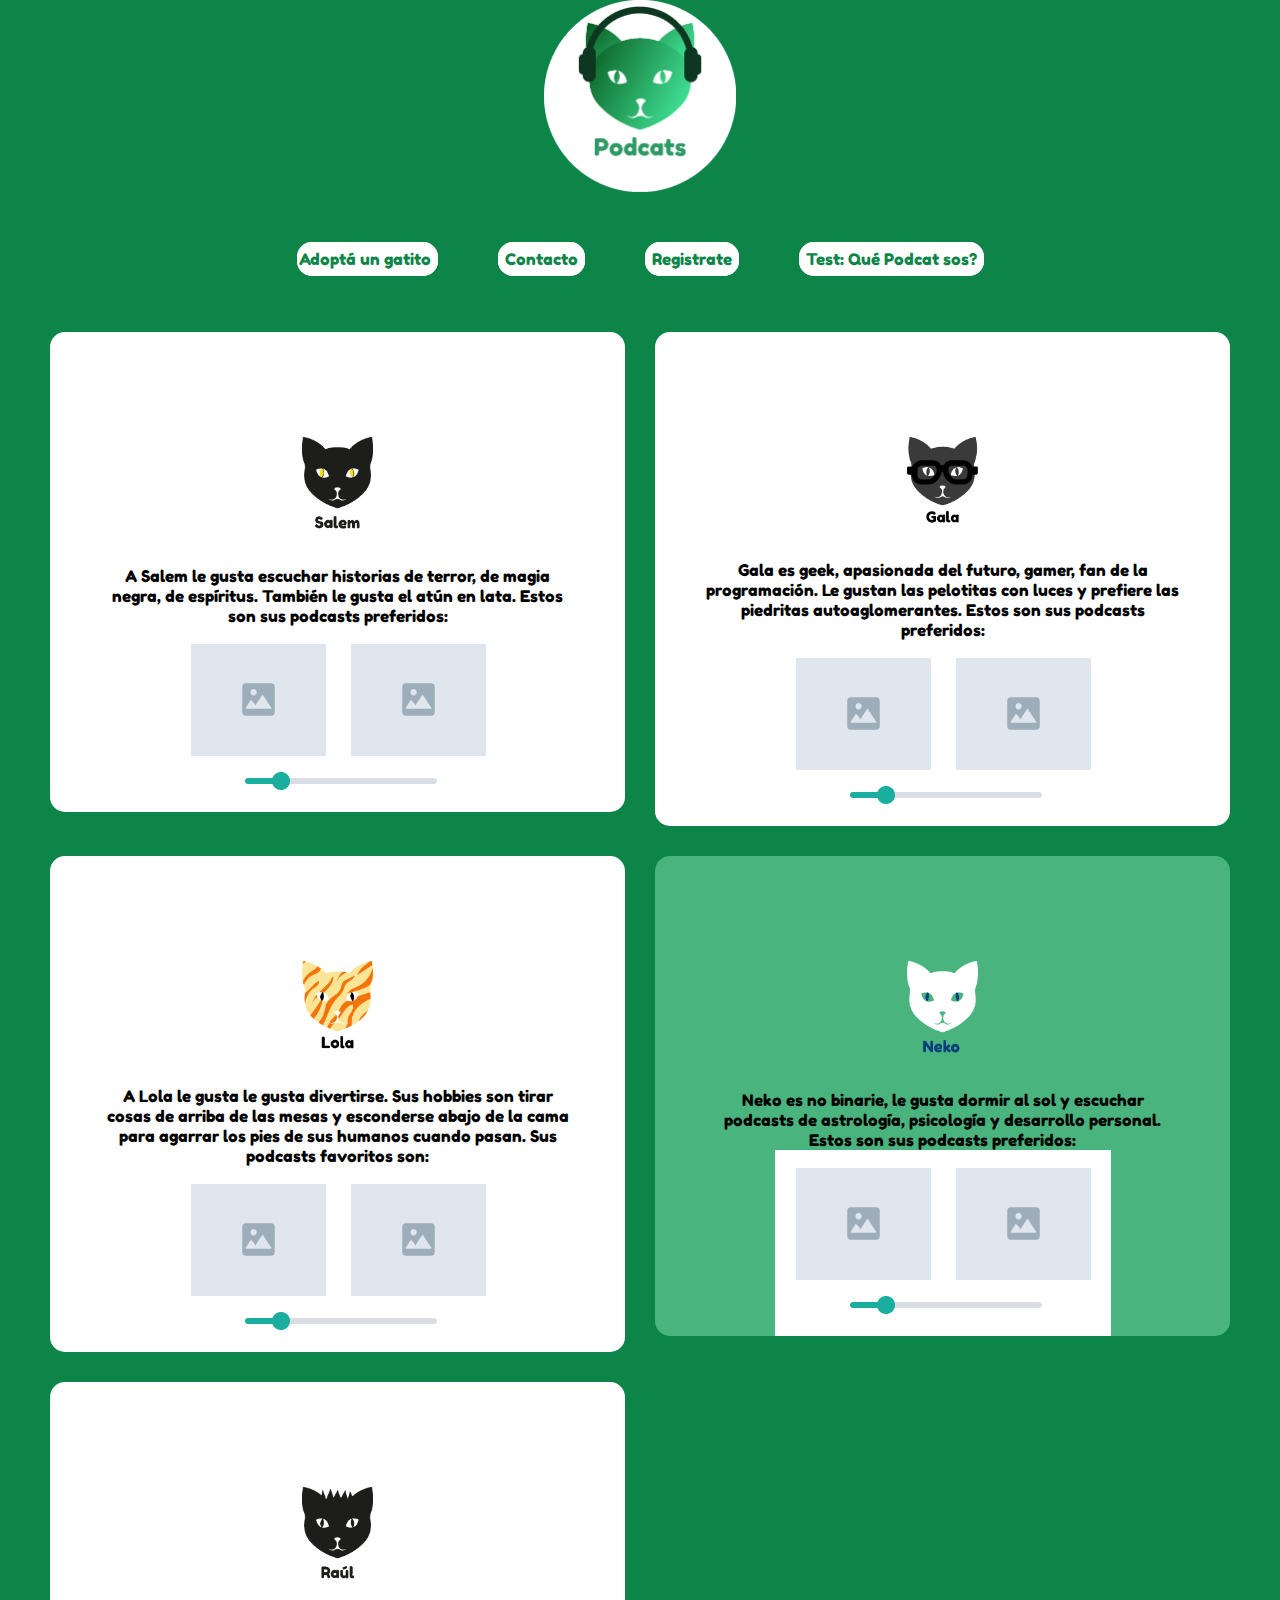
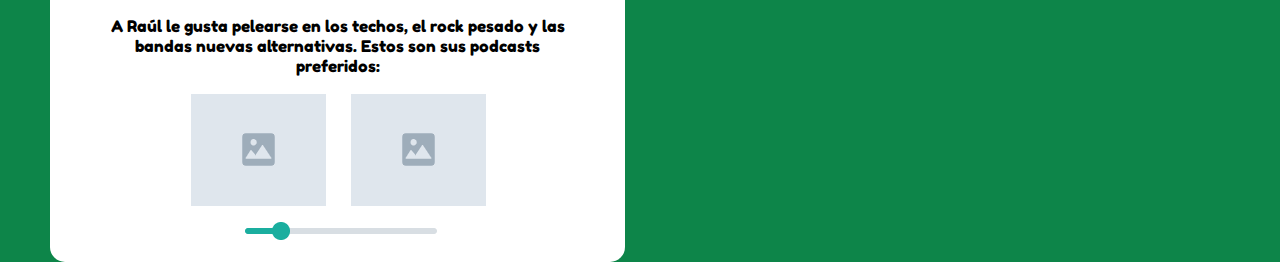
==== index.html @ 23ebc958 "ff" ====
<!DOCTYPE html>
<html lang="es">
<head>
    <meta charset="UTF-8">
    <meta http-equiv="X-UA-Compatible" content="IE=edge">
    <meta name="viewport" content="width=device-width, initial-scale=1.0">
    <title>Podcats</title>
    <link rel="stylesheet" href="Podcats.css">
</head>

<body>
     <!-- Etiquetas de sección -->

       <!-- Header define la cabecera de una página web -->

       <header>
<!-- Logotipo -->
 
    <img src="img/logopodcastfblanco.png" alt="Logo Podcats">

<!-- Slogan, descripción -->

    <!-- Nav sólo debe tener enlaces de navegación -->

        <nav class="main-nav wrapper">
            <ul class="main-nav__group">
                <li class="main-nav__item">
                    <a href="https://www.facebook.com/adopte.un.gato/" target="_blank" class="main-nav__link anchorLink">Adoptá un gatito</a>
                </li>
                <li class="main-nav__item">
                    <a href="contacto.html" target="_top" class="main-nav__link anchorLink">Contacto</a>
                </li>
                <li class="main-nav__item">
                    <a href="#registrate" class="main-nav__link anchorLink">Registrate</a>
                </li>
                <li class="main-nav__item">
                    <a href="https://form.jotform.com/213026482984662" target="_blank" class="main-nav__link anchorLink">Test: Qué Podcat sos?</a>
                </li>
            </ul>
        </nav><!-- Cierra .main-nav! -->
    
</header>
<section class="gatitos">
        
            <div class="gatito">
              
                <div class="gato-info">
                    <img class="salem-imagen" src="img/salemsf.png" alt="Salem">
                    <p class="gato-texto">A Salem le gusta escuchar historias de terror, de magia negra, de espíritus. También le gusta el atún en lata. Estos son sus podcasts preferidos:</p>
                    <img class="podcasts" src="img/similslider.png" alt="Podcasts que le gustan a Salem">
                </div>
            </div><!-- Acá cierra .gatito -->

                <div class="gatito">
                    
                    <div class="gato-info">
                        <img class="gala-imagen" src="img/galasf.png" alt="Gala">
                        <p class="gato-texto">Gala es geek, apasionada del futuro, gamer, fan de la programación. Le gustan las pelotitas con luces y prefiere las piedritas autoaglomerantes. Estos son sus podcasts preferidos:</p>
                        <img class="podcasts" src="img/similslider.png" alt="Podcasts que le gustan a Gala">
                    </div>
                    </div>
                    <div class="gatito">
                     
                        <div class="gato-info">
                            <img class="lola-imagen" src="img/lolasf.png" alt="Lola">
                            <p class="gato-texto">A Lola le gusta le gusta divertirse. Sus hobbies son tirar cosas de arriba de las mesas y esconderse abajo de la cama para agarrar los pies de sus humanos cuando pasan. Sus podcasts favoritos son:</p>
                            <img class="podcasts" src="img/similslider.png" alt="Podcasts que le gustan a Lola">
                        </div>
                        </div>
                        <div class="gatito">
                            
                            <div class="neko-info">
                                <img class="neko-imagen" src="img/nekosf.png" alt="Neko">
                                <p class="gato-texto">Neko es no binarie, le gusta dormir al sol y escuchar podcasts de astrología, psicología y desarrollo personal. Estos son sus podcasts preferidos:</p>
                                <img class="podcasts" src="img/similslider.png" alt="Podcasts que le gustan a Neko">
                            </div>
                        </div>
                        <div class="gatito">
              
                            <div class="gato-info">
                                <img class="raul-imagen" src="img/raulsf.png" alt="Raúl">
                                <p class="gato-texto">A Raúl le gusta pelearse en los techos, el rock pesado y las bandas nuevas alternativas. Estos son sus podcasts preferidos:</p>
                                <img class="podcasts" src="img/similslider.png" alt="Podcasts que le gustan a Raúl">
                            </div>
                        </div>
    

</section>
    
</body>
</html>
---- Podcats.css ----
* {
    margin: 0;
    padding: 0;
    box-sizing: border-box; 
  font-family: fredokaone;
  src: url(FredokaOne-Regular.ttf);}

    header {
      background-color: #0d8549;
      margin-top: 0;
    }
      
      header img {
        display: flex;
        width: 15%;
        margin-left:auto;
        margin-right:auto;
        margin-top: 0;
       }

       .podcasts {
        display: flex;
        margin-left:auto;
        margin-right:auto;
        margin-top: 0;
       }
       .gatitos {
        padding-top: 75px;
        padding-left: 50px;
        padding-right: 50px;
        display: grid;
       grid: 0%;
     background-color: #0d8549;
     grid-template-columns: repeat(2,1fr);
     gap: 30px;
        }
.gato-info {
  background-color: #FFFF;
  padding-top: 75px;
        padding-left: 50px;
        padding-right: 50px;
        gap: 30px;
        border-radius: 15px;
    text-align: center;
    font-size: 1em;
}
p .gato-texto {
  padding: 30 px;
}

.neko-info {
  background-color: #49b47e;
  padding-top: 75px;
        padding-left: 50px;
        padding-right: 50px;
        gap: 30px;
        border-radius: 15px;
    text-align: center;
    font-size: 1em;
}


       img.salem-imagen {
  width: 15%;
  margin: 30px;
}
.neko-imagen {
  width: 15%;
  margin: 30px;
} 
.lola-imagen {
  width: 15%;
  margin: 30px;
} 
.gala-imagen {
  width: 15%;
  margin: 30px;
} 
.raul-imagen {
  width: 15%;
  margin: 30px;
} 
    body {
    background-color: #3a3d44;
    cursor: url(img/cursorneko.png), auto;
}
a {
  cursor: url(img/patita2.png), auto;
}
@font-face {
    font-family:fredokaone;
    src: url(FredokaOne-Regular.ttf);
}
.cabecera,
.contenedor {
    max-width: 1000px;
    margin: auto;
}

.cabecera {
    display: flex;
    justify-content: space-between;
    align-items: center;
    padding-bottom: 8px;
}
h1{
    font-family:fredokaone;
}
.wrapper-nav {
    position: fixed;
z-index: 2;
margin-top: 10;
width: 10%;

}
  
  .main-nav {
    width: 100%;
    height: 65px;
    line-height: 65px;
    margin-top: 0; }
  
  ul.main-nav__group {
      position: relative;
  display: inline-block;

  padding: 20px 20px;
  color: #0d8549;
  text-decoration: none;
  background: var(--white);
  transition: color 0.5s;
  margin-left: 0;
  margin-bottom: 15px;
  font-size: 1em;
  min-width: 140px;
  text-align: center;
    display: flex;
        justify-content: center;
    list-style-type: none; 
    font-family:fredokaone;}
    li.main-nav__item {
      
   
      margin-left: 30px;
      margin-right: 30px;
  margin-bottom: 15px;
  margin-top: 15px;
    
      
      
    }
  
  a.main-nav__link.anchorLink {
    border: 2px solid white;
    background-color: white;
    border-radius: 15px;
    text-align: center;
    font-size: 1em;
    color: #0d8549;
    position: relative;
text-decoration: none;
    padding: 5px;
   }

    a.main-nav__link.anchorLink:hover {
      border: 2px solid white;
      background-color: #0d8549;
      color: white;
  
      text-decoration: none;
      padding: 1px; }
    
    a:-webkit-any-link:hover {
      color: #3a3d44;
      cursor: url(img/patita2.png), auto; }

    @media (min-width: 1920px) {
      .main-nav__link {
        font-size: 1.3em; } }
    @media (max-width: 768px) {
      .main-nav__link {
        font-size: 0.9em;
        padding: 0 1.1em; } }
    @media (max-width: 450px) {
      .main-nav__link {
        padding: 0 0.9em; } }
    @media (max-width: 380px) {
      .main-nav__link {
        font-size: 0.85em;
        padding: 0 0.65em; } }
    @media (max-width: 360px) {
      .main-nav__link {
        font-size: 0.8em;
        padding: 0 0.55em; } }
  
  .main-nav__item:first-of-type a {
    padding-left: 0; }

    .main-nav__item .contactoformulario {
      text-decoration: none;
    }

    a:-webkit-any-link {
      color:white;
      text-decoration:none;
      font-size: 1em;
      cursor: url(img/patita2.png), auto;
  }
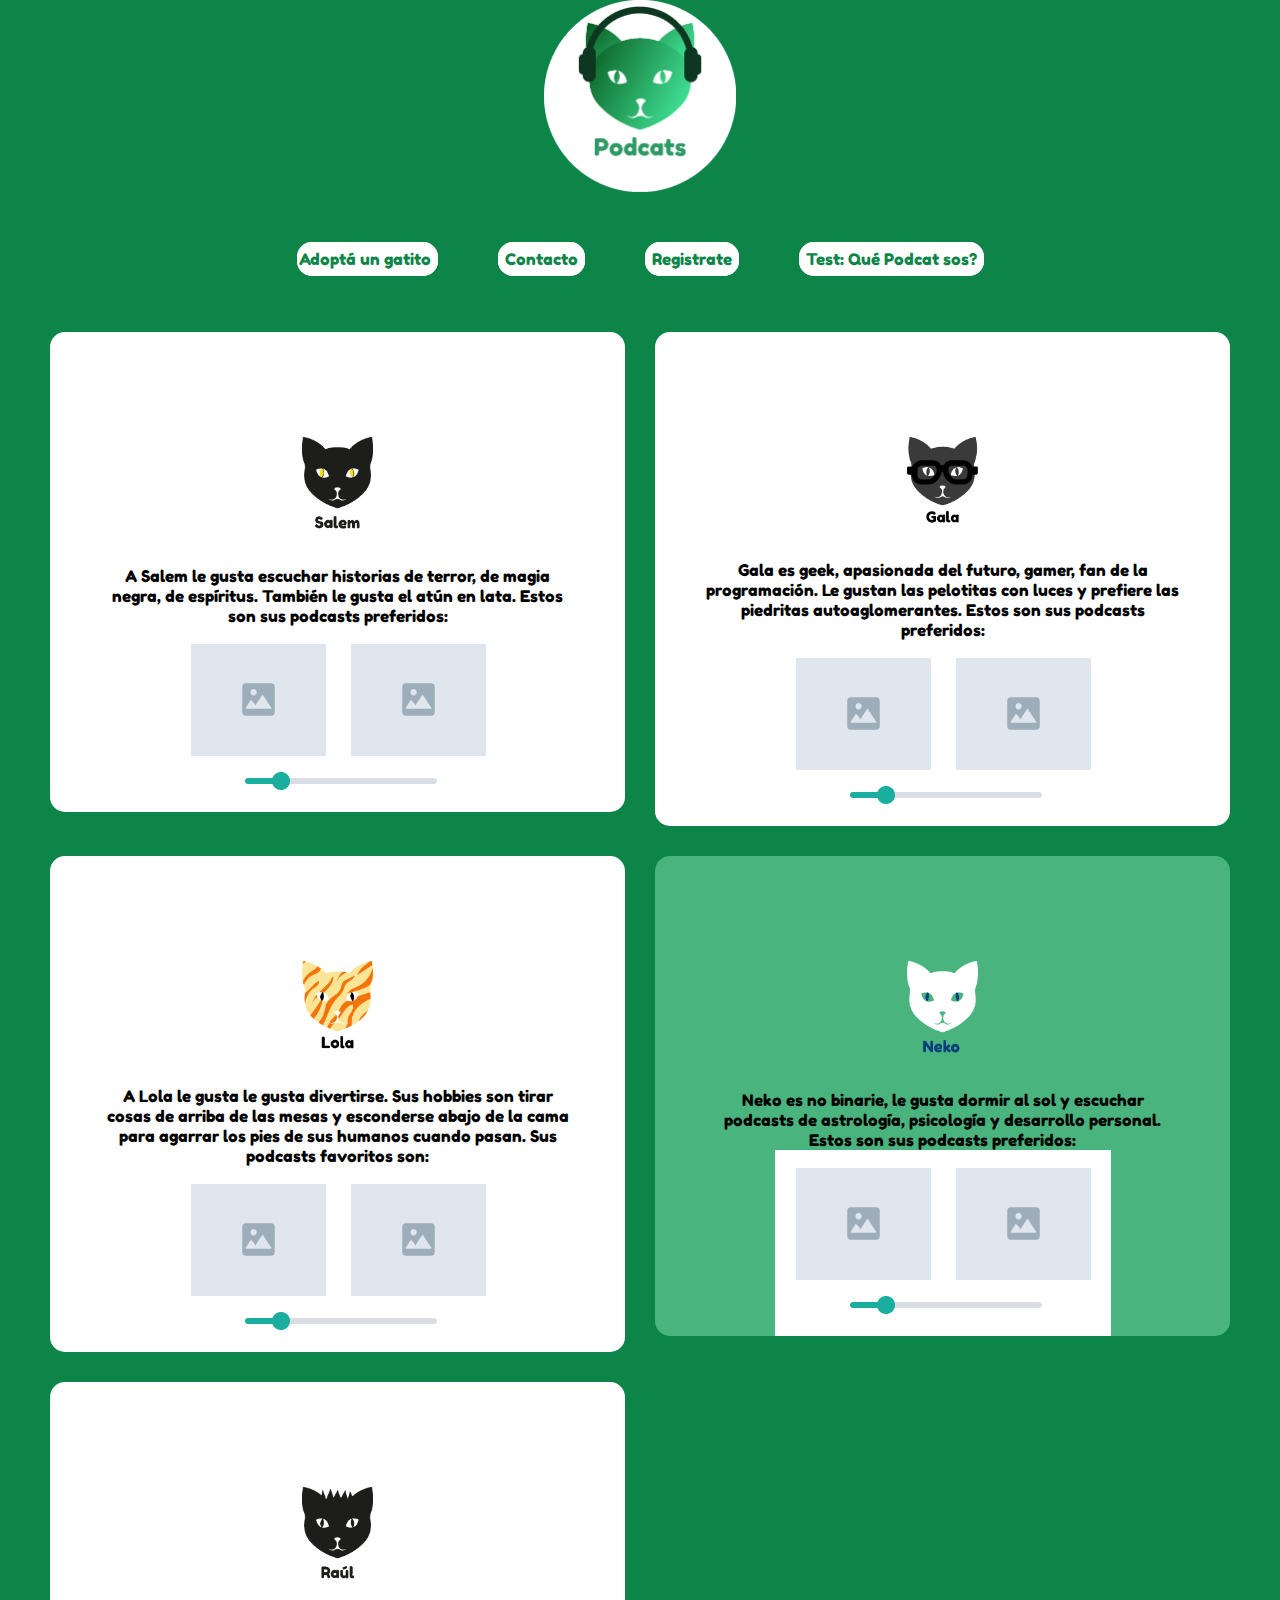
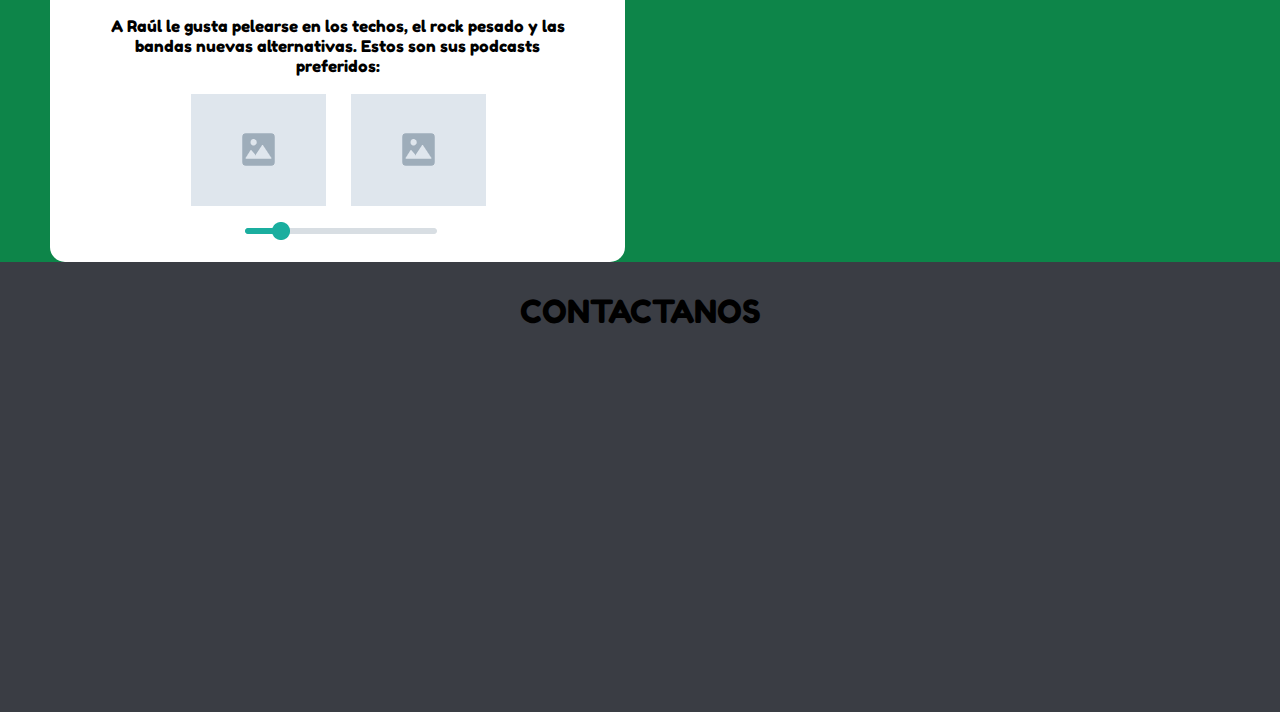
==== commit 5618f653: "ff" ====
--- a/index.html
+++ b/index.html
@@ -28,10 +28,10 @@
                     <a href="https://www.facebook.com/adopte.un.gato/" target="_blank" class="main-nav__link anchorLink">Adoptá un gatito</a>
                 </li>
                 <li class="main-nav__item">
-                    <a href="contacto.html" target="_top" class="main-nav__link anchorLink">Contacto</a>
+                    <a href="contacto.html" target="_blank" class="main-nav__link anchorLink">Contacto</a>
                 </li>
                 <li class="main-nav__item">
-                    <a href="#registrate" class="main-nav__link anchorLink">Registrate</a>
+                    <a href="registrate.html" target="_blank" class="main-nav__link anchorLink">Registrate</a>
                 </li>
                 <li class="main-nav__item">
                     <a href="https://form.jotform.com/213026482984662" target="_blank" class="main-nav__link anchorLink">Test: Qué Podcat sos?</a>
@@ -83,9 +83,28 @@
                                 <img class="podcasts" src="img/similslider.png" alt="Podcasts que le gustan a Raúl">
                             </div>
                         </div>
-    
+</section>
+<footer>
+	<div class="container" id="contacto">
+		<div class="row">
+			<div class="col-md-12">
+					<h1>CONTACTANOS</h1><br><br>
 
-</section>
+			</div>
+		</div>
+		<div class="row social">
+		<div class="col-3"></div>	
+					<div class="col-2">
+						<a href="mailto:podcats@gmail.com"><img src="images/001-mail.svg" alt=""></a></div>
+
+					<div class="col-2">
+						<a href="https://www.facebook.com/podcats"  target="_blank"><img src="images/002-facebook-logo.svg" alt=""></a></div>
+
+
+					<div class="col-2">
+						<a target="_blank" href="https://www.instagram.com/podcats/" ><img src="images/003-instagram-social-network-logo-of-photo-camera.svg" alt=""></a></div>	
+	</div>
+</footer>
     
 </body>
 </html>--- a/Podcats.css
+++ b/Podcats.css
@@ -17,6 +17,68 @@
         margin-right:auto;
         margin-top: 0;
        }
+
+       body#contacto {
+        background-image: url(img/logopodcastfblanco.png);
+        
+        background-size: 34%;
+        background-repeat: inherit;
+        margin: 0;
+    }
+
+    body#registrate {
+      background-image: url(img/logopodcastfblanco.png);
+      
+      background-size: 34%;
+      background-repeat: inherit;
+      margin: 0;
+  }
+
+form {
+  width: 450px;
+  margin: auto;
+  background: #49b47e;
+  padding: 10px 20px;
+  box-sizing: border-box;
+  margin-top: 20px;
+  border-radius: 15px;
+}
+
+h2 {
+  color: #3a3d44;
+  text-align: center;
+  margin: 0;
+  font-size: 20px;
+  margin-bottom: 20px;
+}
+
+input, textarea, label, select, button {
+  padding: 7px;
+  margin-bottom: 20px;
+  width: 100%;
+  box-sizing: border-box;
+  font-size: 17px;
+  border: none;
+}
+textarea {
+  min-height: 10px;
+  max-height: 200px;
+  max-width: 100%;
+}
+ button {
+  background: #3a3d44;
+  color: #FFFF;
+  padding: 20px;
+}
+ button:hover {
+  cursor: url(img/patita2.png), auto;
+}
+
+@media (max-width: 480px){
+  form {
+    width: 100%;
+  }
+}
 
        .podcasts {
         display: flex;
@@ -80,6 +142,17 @@
   width: 15%;
   margin: 30px;
 } 
+
+footer{
+	background: #3a3d44;
+	height: 50vh;
+	padding-top: 30px;
+}
+footer h1{
+	text-align: center;
+	font-weight: 100;
+}
+
     body {
     background-color: #3a3d44;
     cursor: url(img/cursorneko.png), auto;
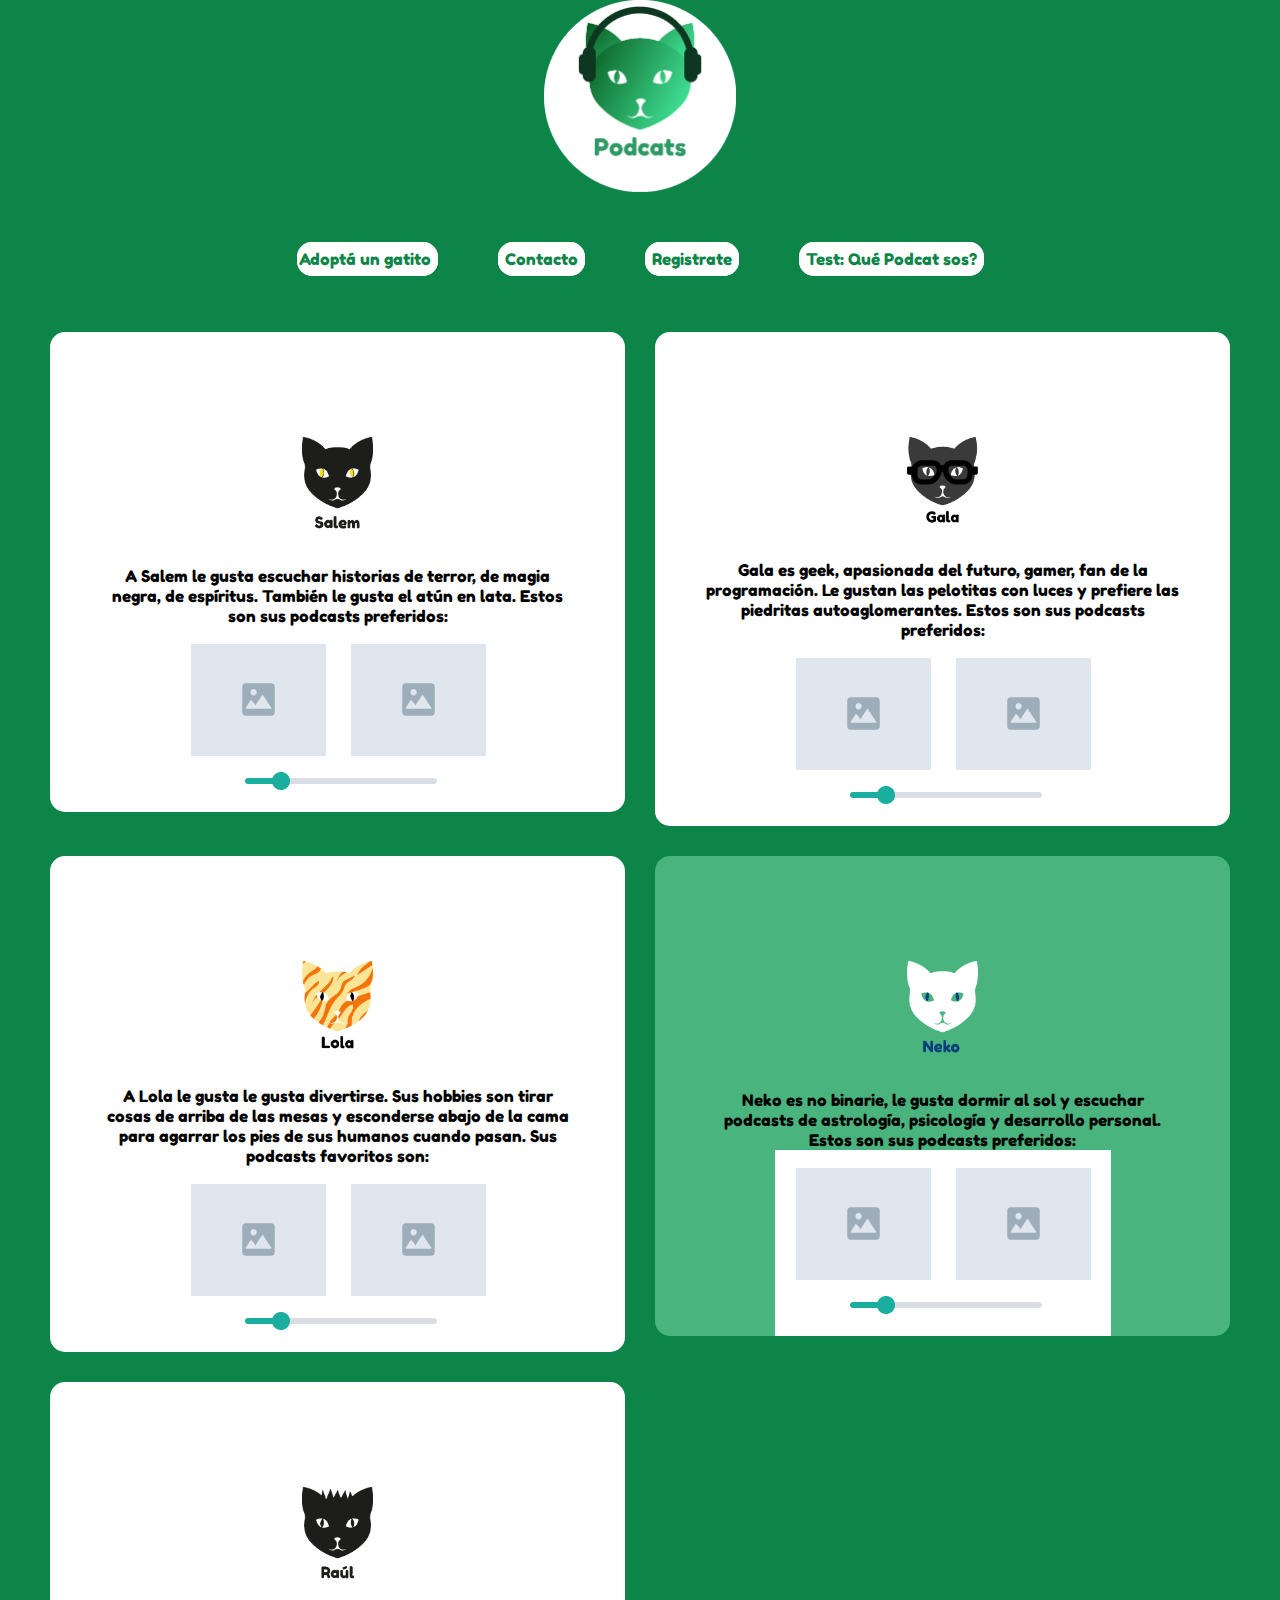
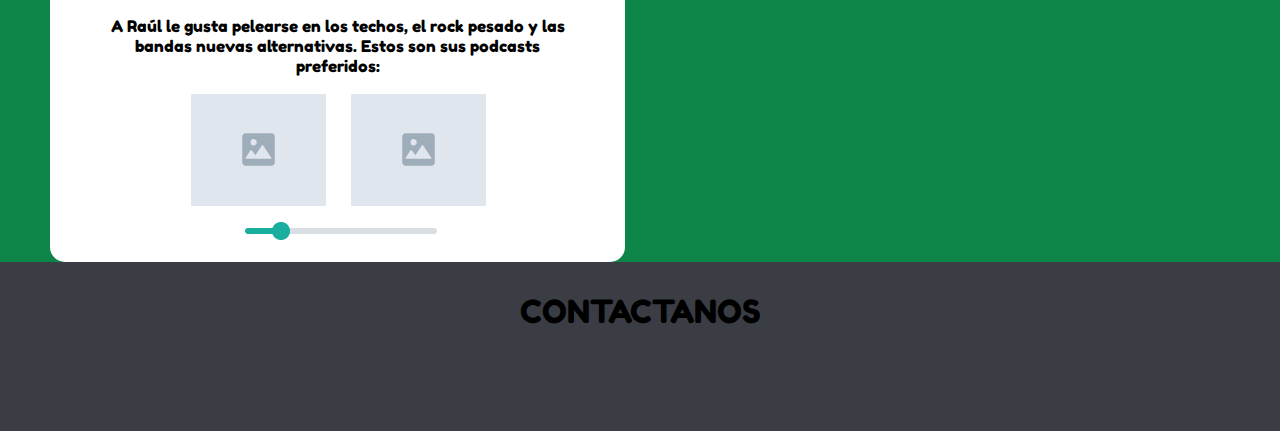
==== commit e82325c5: "dd" ====
--- a/index.html
+++ b/index.html
@@ -95,14 +95,14 @@
 		<div class="row social">
 		<div class="col-3"></div>	
 					<div class="col-2">
-						<a href="mailto:podcats@gmail.com"><img src="images/001-mail.svg" alt=""></a></div>
+						<a href="mailto:podcats@gmail.com"><img src="img/001-mail.svg" alt=""></a></div>
 
 					<div class="col-2">
-						<a href="https://www.facebook.com/podcats"  target="_blank"><img src="images/002-facebook-logo.svg" alt=""></a></div>
+						<a href="https://www.facebook.com/podcats"  target="_blank"><img src="img/002-facebook-logo.svg" alt=""></a></div>
 
 
 					<div class="col-2">
-						<a target="_blank" href="https://www.instagram.com/podcats/" ><img src="images/003-instagram-social-network-logo-of-photo-camera.svg" alt=""></a></div>	
+						<a target="_blank" href="https://www.instagram.com/podcats/" ><img src="img/003-instagram-social-network-logo-of-photo-camera.svg" alt=""></a></div>	
 	</div>
 </footer>
     
--- a/Podcats.css
+++ b/Podcats.css
@@ -145,12 +145,12 @@
 
 footer{
 	background: #3a3d44;
-	height: 50vh;
+	height: 10vh;
 	padding-top: 30px;
 }
 footer h1{
 	text-align: center;
-	font-weight: 100;
+	font-weight: 50;
 }
 
     body {
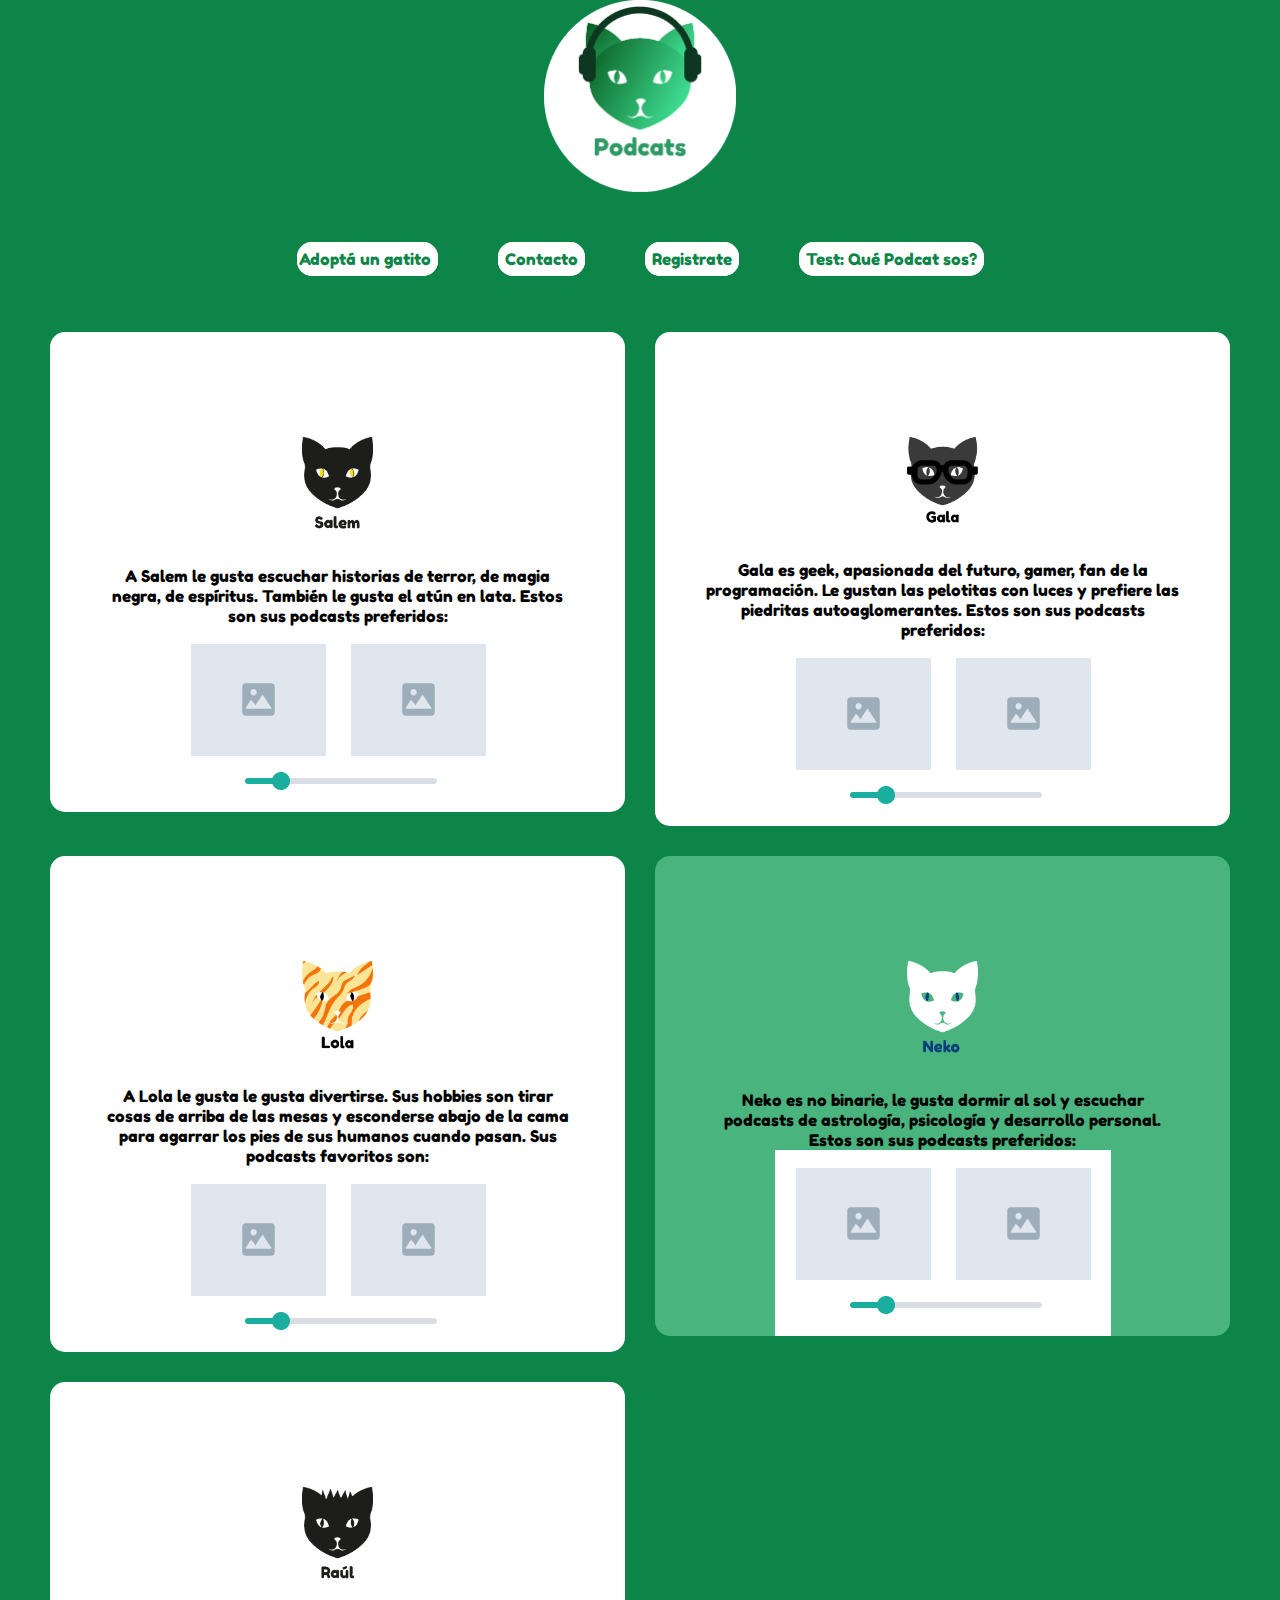
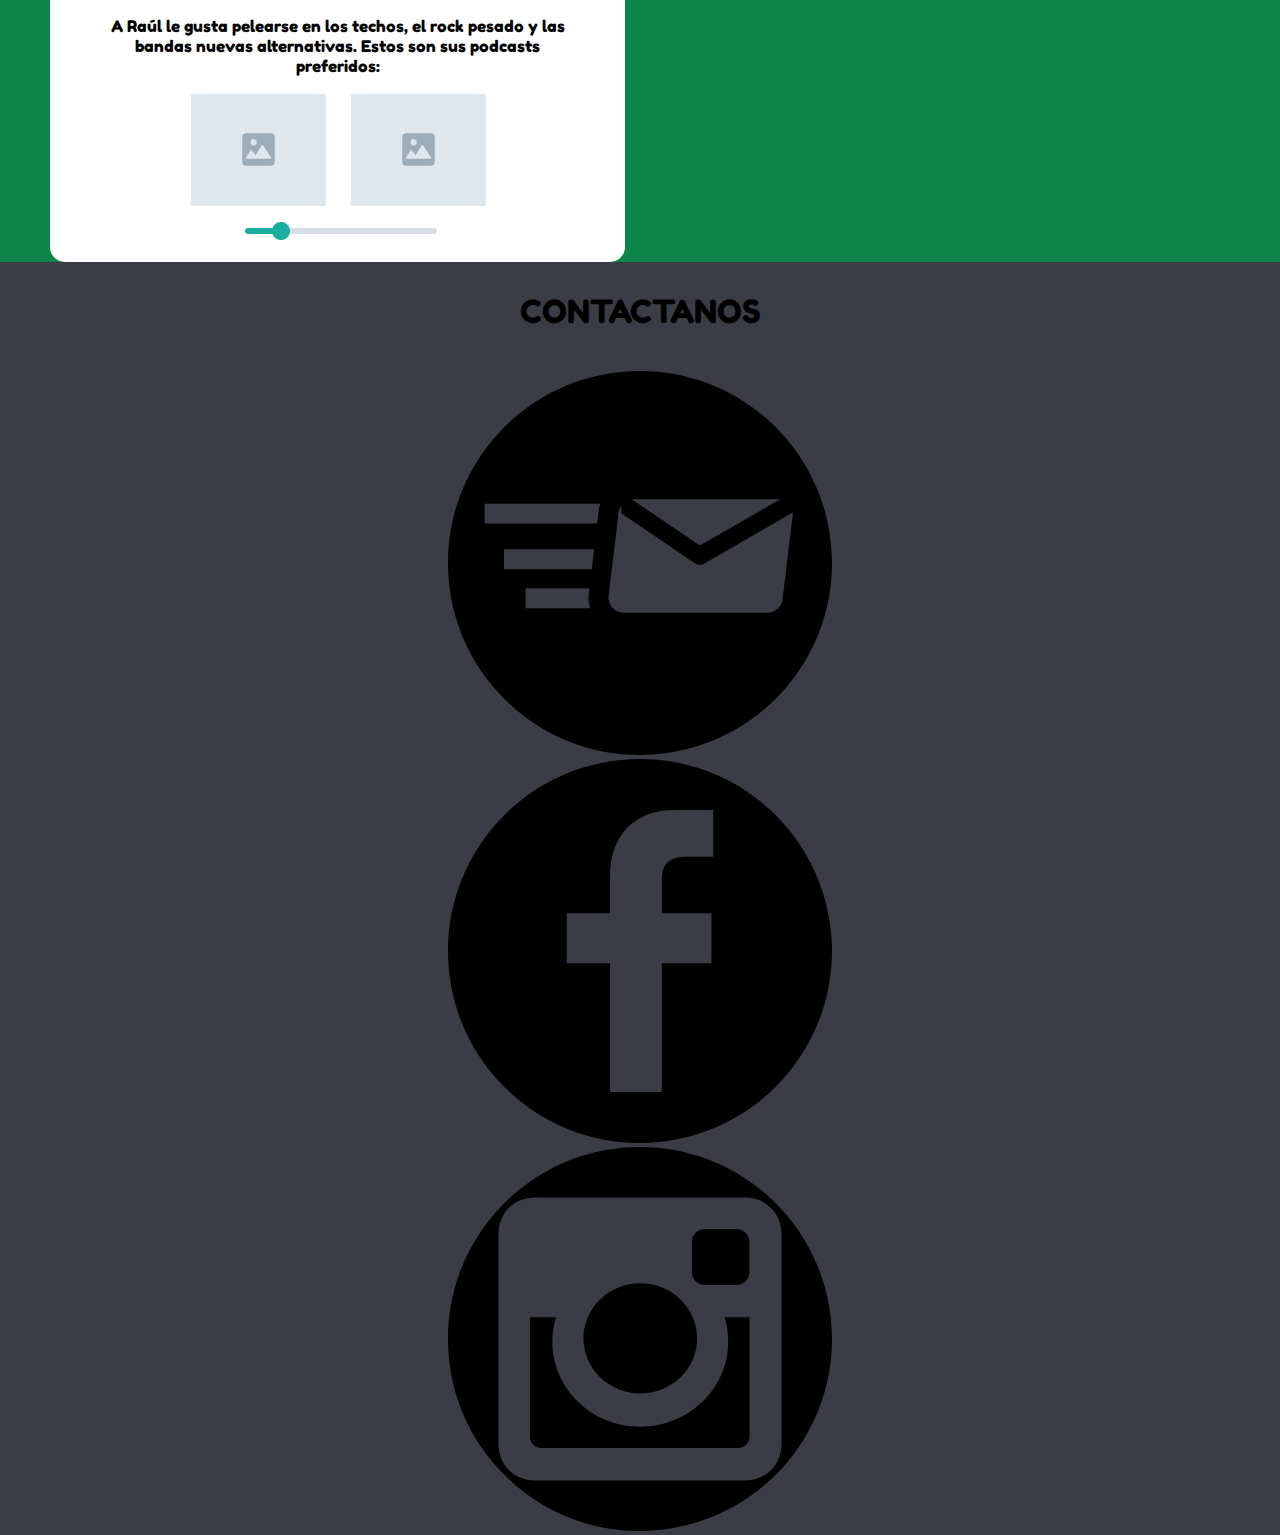
==== commit d7efdc13: "hfhf" ====
--- a/index.html
+++ b/index.html
@@ -95,14 +95,14 @@
 		<div class="row social">
 		<div class="col-3"></div>	
 					<div class="col-2">
-						<a href="mailto:podcats@gmail.com"><img src="img/001-mail.svg" alt=""></a></div>
+						<a href="mailto:podcats@gmail.com"><img src="img/001-mail.svg" alt="Enviar mail"></a></div>
 
 					<div class="col-2">
-						<a href="https://www.facebook.com/podcats"  target="_blank"><img src="img/002-facebook-logo.svg" alt=""></a></div>
+						<a href="https://www.facebook.com/podcats"  target="_blank"><img src="img/002-facebook-logo.svg" alt="Facebook"></a></div>
 
 
 					<div class="col-2">
-						<a target="_blank" href="https://www.instagram.com/podcats/" ><img src="img/003-instagram-social-network-logo-of-photo-camera.svg" alt=""></a></div>	
+						<a target="_blank" href="https://www.instagram.com/podcats/" ><img src="img/003-instagram-social-network-logo-of-photo-camera.svg" alt="Instagram"></a></div>	
 	</div>
 </footer>
     
--- a/Podcats.css
+++ b/Podcats.css
@@ -142,11 +142,22 @@
   width: 15%;
   margin: 30px;
 } 
-
+.images .col-md-3{
+	padding-top: 20px;
+
+}
+.social{
+	text-align: center;
+}
+.social img{
+	width: 30%;
+	text-align: center;
+}
 footer{
 	background: #3a3d44;
 	height: 10vh;
 	padding-top: 30px;
+  
 }
 footer h1{
 	text-align: center;
